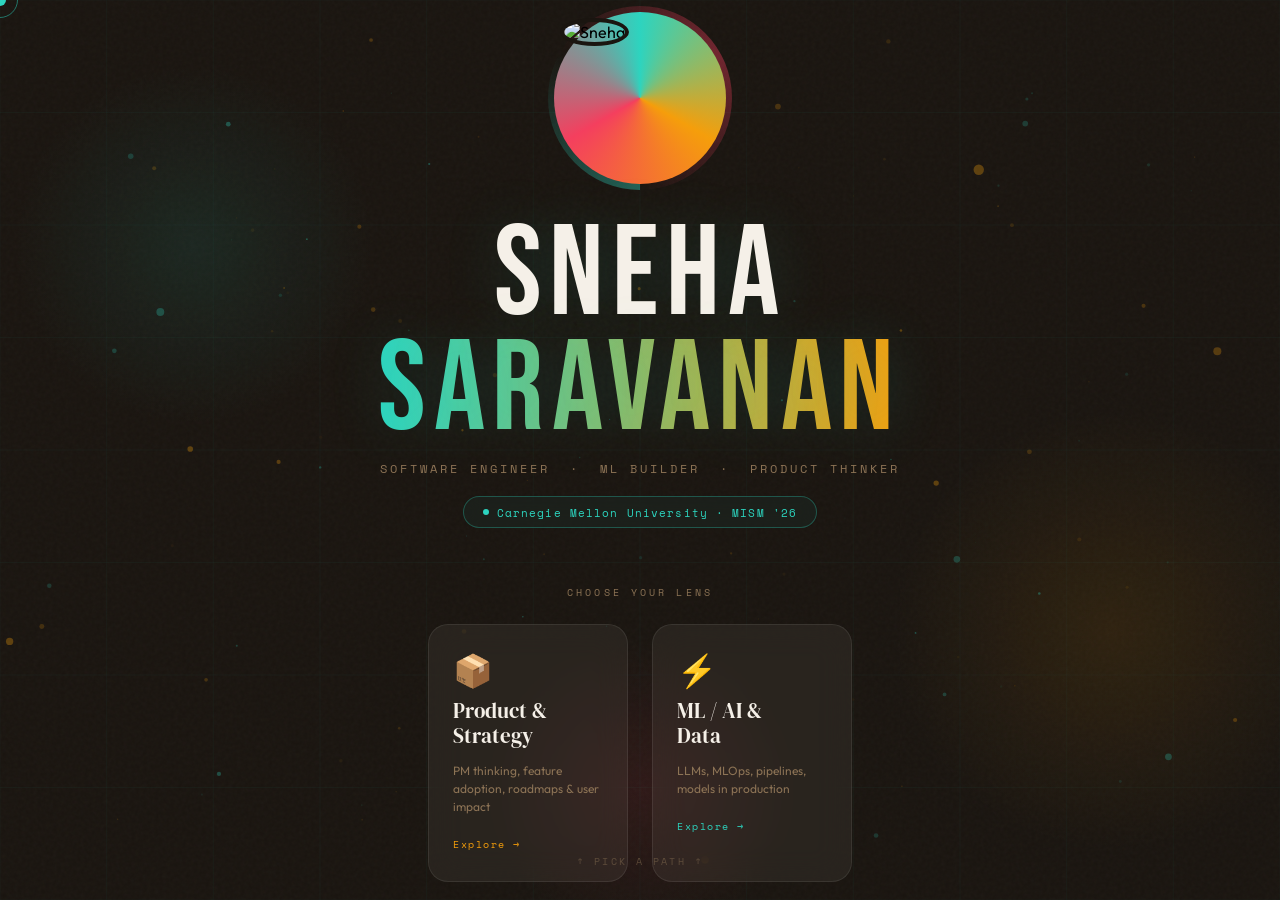
==== index.html @ 9f6266c5 "Initial commit of my portfolio and the related files" ====
<!DOCTYPE html>
<html lang="en">
<head>
  <meta charset="UTF-8" />
  <meta name="viewport" content="width=device-width, initial-scale=1.0" />
  <title>Sneha Saravanan</title>
  <link rel="preconnect" href="https://fonts.googleapis.com">
  <link href="https://fonts.googleapis.com/css2?family=Bebas+Neue&family=DM+Serif+Display:ital@0;1&family=Space+Mono:wght@400;700&family=Outfit:wght@300;400;500;600&display=swap" rel="stylesheet">
  <style>
    *, *::before, *::after { margin: 0; padding: 0; box-sizing: border-box; }

    :root {
      --cream: #F5F0E8;
      --ink: #1A1510;
      --warm-mid: #8C7355;
      --accent-teal: #2DD4BF;
      --accent-amber: #F59E0B;
      --accent-rose: #F43F5E;
      --glass: rgba(245,240,232,0.06);
    }

    html, body {
      width: 100%; height: 100%;
      overflow: hidden;
      background: var(--ink);
      font-family: 'Outfit', sans-serif;
      cursor: none;
    }

    /* === CUSTOM CURSOR === */
    .cursor {
      position: fixed; z-index: 9999;
      width: 12px; height: 12px;
      background: var(--accent-teal);
      border-radius: 50%;
      pointer-events: none;
      transition: transform 0.15s ease, background 0.2s;
      transform: translate(-50%, -50%);
    }
    .cursor-ring {
      position: fixed; z-index: 9998;
      width: 36px; height: 36px;
      border: 1.5px solid var(--accent-teal);
      border-radius: 50%;
      pointer-events: none;
      transition: transform 0.35s ease, width 0.2s, height 0.2s, border-color 0.2s;
      transform: translate(-50%, -50%);
      opacity: 0.5;
    }

    /* === CANVAS BG === */
    #bg-canvas {
      position: fixed;
      top: 0; left: 0;
      width: 100%; height: 100%;
      z-index: 0;
    }

    /* === NOISE OVERLAY === */
    .noise {
      position: fixed; inset: 0; z-index: 1;
      opacity: 0.03;
      background-image: url("data:image/svg+xml,%3Csvg viewBox='0 0 256 256' xmlns='http://www.w3.org/2000/svg'%3E%3Cfilter id='n'%3E%3CfeTurbulence type='fractalNoise' baseFrequency='0.9' numOctaves='4' stitchTiles='stitch'/%3E%3C/filter%3E%3Crect width='100%25' height='100%25' filter='url(%23n)'/%3E%3C/svg%3E");
      pointer-events: none;
    }

    /* === MAIN CONTAINER === */
    #landing {
      position: relative; z-index: 2;
      width: 100vw; height: 100vh;
      display: flex;
      flex-direction: column;
      align-items: center;
      justify-content: center;
      overflow: hidden;
    }

    /* === PHOTO ORB === */
    .photo-orb {
      position: relative;
      width: 160px; height: 160px;
      margin-bottom: 2.5rem;
      animation: float 6s ease-in-out infinite;
      opacity: 0;
      transform: translateY(30px);
      transition: opacity 0.8s 0.3s, transform 0.8s 0.3s;
    }
    .photo-orb.visible { opacity: 1; transform: translateY(0); }
    .photo-orb::before {
      content: '';
      position: absolute; inset: -6px;
      border-radius: 50%;
      background: conic-gradient(from 0deg, var(--accent-teal), var(--accent-amber), var(--accent-rose), var(--accent-teal));
      animation: spin 4s linear infinite;
      z-index: -1;
    }
    .photo-orb::after {
      content: '';
      position: absolute; inset: -12px;
      border-radius: 50%;
      background: conic-gradient(from 180deg, var(--accent-teal), transparent, var(--accent-rose), transparent);
      animation: spin 8s linear infinite reverse;
      opacity: 0.4;
      z-index: -2;
    }
    .photo-orb img {
      width: 100%; height: 100%;
      border-radius: 50%;
      object-fit: cover;
      border: 4px solid var(--ink);
      position: relative; z-index: 1;
    }
    /* Placeholder avatar when no photo */
    .avatar-placeholder {
      width: 100%; height: 100%;
      border-radius: 50%;
      background: linear-gradient(135deg, #2DD4BF22, #F59E0B22);
      border: 2px solid var(--accent-teal);
      display: flex; align-items: center; justify-content: center;
      font-family: 'Bebas Neue', sans-serif;
      font-size: 4rem;
      color: var(--accent-teal);
      position: relative; z-index: 1;
    }

    @keyframes float {
      0%, 100% { transform: translateY(0px); }
      50% { transform: translateY(-16px); }
    }
    @keyframes spin {
      to { transform: rotate(360deg); }
    }

    /* === TEXT BLOCK === */
    .hero-text {
      text-align: center;
      opacity: 0; transform: translateY(40px);
      transition: opacity 0.9s 0.5s, transform 0.9s 0.5s;
    }
    .hero-text.visible { opacity: 1; transform: translateY(0); }

    .hero-name {
      font-family: 'Bebas Neue', sans-serif;
      font-size: clamp(4rem, 10vw, 9rem);
      letter-spacing: 0.06em;
      line-height: 0.9;
      color: var(--cream);
      text-shadow: 0 0 60px rgba(45,212,191,0.15);
    }
    .hero-name span {
      display: block;
      background: linear-gradient(90deg, var(--accent-teal), var(--accent-amber));
      -webkit-background-clip: text;
      -webkit-text-fill-color: transparent;
      background-clip: text;
    }

    .hero-sub {
      font-family: 'Space Mono', monospace;
      font-size: 0.75rem;
      color: var(--warm-mid);
      letter-spacing: 0.25em;
      text-transform: uppercase;
      margin-top: 0.75rem;
    }

    .hero-college {
      display: inline-flex;
      align-items: center;
      gap: 0.5rem;
      margin-top: 1.2rem;
      padding: 0.4rem 1.2rem;
      border: 1px solid rgba(45,212,191,0.3);
      border-radius: 100px;
      background: rgba(45,212,191,0.05);
      backdrop-filter: blur(8px);
    }
    .hero-college .dot {
      width: 6px; height: 6px;
      border-radius: 50%;
      background: var(--accent-teal);
      animation: pulse 2s ease-in-out infinite;
    }
    @keyframes pulse {
      0%, 100% { opacity: 1; transform: scale(1); }
      50% { opacity: 0.4; transform: scale(0.7); }
    }
    .hero-college span {
      font-family: 'Space Mono', monospace;
      font-size: 0.7rem;
      color: var(--accent-teal);
      letter-spacing: 0.1em;
    }

    /* === CHOOSE PATH === */
    .choose-label {
      margin-top: 3.5rem;
      font-family: 'Space Mono', monospace;
      font-size: 0.65rem;
      letter-spacing: 0.3em;
      color: var(--warm-mid);
      text-transform: uppercase;
      opacity: 0;
      transition: opacity 0.8s 1.1s;
    }
    .choose-label.visible { opacity: 1; }

    .path-cards {
      display: flex;
      gap: 1.5rem;
      margin-top: 1.5rem;
      opacity: 0; transform: translateY(30px);
      transition: opacity 0.9s 1.2s, transform 0.9s 1.2s;
    }
    .path-cards.visible { opacity: 1; transform: translateY(0); }

    .path-card {
      position: relative;
      width: 200px;
      padding: 1.8rem 1.5rem;
      border: 1px solid rgba(255,255,255,0.08);
      border-radius: 20px;
      background: var(--glass);
      backdrop-filter: blur(16px);
      cursor: none;
      text-decoration: none;
      overflow: hidden;
      transition: transform 0.4s cubic-bezier(0.34,1.56,0.64,1), border-color 0.3s, box-shadow 0.4s;
      display: flex; flex-direction: column; align-items: flex-start; gap: 0.8rem;
    }
    .path-card::before {
      content: '';
      position: absolute; inset: 0;
      opacity: 0;
      transition: opacity 0.4s;
      border-radius: inherit;
    }
    .path-card:hover { transform: translateY(-8px) scale(1.03); }

    .path-card.product { --card-color: #F59E0B; }
    .path-card.ml { --card-color: #2DD4BF; }

    .path-card.product::before { background: radial-gradient(circle at 50% 100%, rgba(245,158,11,0.15), transparent 70%); }
    .path-card.ml::before { background: radial-gradient(circle at 50% 100%, rgba(45,212,191,0.15), transparent 70%); }

    .path-card:hover::before { opacity: 1; }
    .path-card.product:hover { border-color: rgba(245,158,11,0.5); box-shadow: 0 20px 60px rgba(245,158,11,0.15); }
    .path-card.ml:hover { border-color: rgba(45,212,191,0.4); box-shadow: 0 20px 60px rgba(45,212,191,0.15); }

    .card-icon {
      font-size: 2rem;
      line-height: 1;
    }
    .card-title {
      font-family: 'DM Serif Display', serif;
      font-size: 1.3rem;
      color: var(--cream);
      line-height: 1.2;
    }
    .card-desc {
      font-size: 0.75rem;
      color: var(--warm-mid);
      line-height: 1.5;
    }
    .card-arrow {
      margin-top: 0.5rem;
      font-family: 'Space Mono', monospace;
      font-size: 0.65rem;
      letter-spacing: 0.15em;
      color: var(--card-color);
      display: flex; align-items: center; gap: 0.4rem;
      transition: gap 0.3s;
    }
    .path-card:hover .card-arrow { gap: 0.7rem; }

    /* === SCROLL HINT === */
    .scroll-hint {
      position: fixed; bottom: 2rem; left: 50%;
      transform: translateX(-50%);
      font-family: 'Space Mono', monospace;
      font-size: 0.6rem;
      letter-spacing: 0.25em;
      color: rgba(140,115,85,0.5);
      text-transform: uppercase;
      animation: fadeUpDown 2s ease-in-out infinite;
      z-index: 10;
    }
    @keyframes fadeUpDown {
      0%, 100% { opacity: 0.3; transform: translateX(-50%) translateY(0); }
      50% { opacity: 0.7; transform: translateX(-50%) translateY(-6px); }
    }
  </style>
</head>
<body>

<div class="cursor" id="cursor"></div>
<div class="cursor-ring" id="cursor-ring"></div>
<canvas id="bg-canvas"></canvas>
<div class="noise"></div>

<section id="landing">
  <div class="photo-orb" id="orb">
    <img src="assets/photo.jpg" alt="Sneha" />
  </div>

  <div class="hero-text" id="hero-text">
    <div class="hero-name">
      Sneha<span>Saravanan</span>
    </div>
    <div class="hero-sub">Software Engineer &nbsp;·&nbsp; ML Builder &nbsp;·&nbsp; Product Thinker</div>
    <div class="hero-college">
      <div class="dot"></div>
      <span>Carnegie Mellon University · MISM '26</span>
    </div>
  </div>

  <div class="choose-label" id="choose-label">Choose your lens</div>

  <div class="path-cards" id="path-cards">
    <a href="product.html" class="path-card product">
      <div class="card-icon">📦</div>
      <div class="card-title">Product &<br/>Strategy</div>
      <div class="card-desc">PM thinking, feature adoption, roadmaps &amp; user impact</div>
      <div class="card-arrow">Explore → </div>
    </a>
    <a href="ml.html" class="path-card ml">
      <div class="card-icon">⚡</div>
      <div class="card-title">ML / AI &<br/>Data</div>
      <div class="card-desc">LLMs, MLOps, pipelines, models in production</div>
      <div class="card-arrow">Explore → </div>
    </a>
  </div>
</section>

<div class="scroll-hint">↑ pick a path ↑</div>

<script>
  // Cursor
  const cursor = document.getElementById('cursor');
  const ring = document.getElementById('cursor-ring');
  let mx = 0, my = 0, rx = 0, ry = 0;
  document.addEventListener('mousemove', e => {
    mx = e.clientX; my = e.clientY;
    cursor.style.left = mx + 'px'; cursor.style.top = my + 'px';
  });
  function animRing() {
    rx += (mx - rx) * 0.12; ry += (my - ry) * 0.12;
    ring.style.left = rx + 'px'; ring.style.top = ry + 'px';
    requestAnimationFrame(animRing);
  }
  animRing();
  document.querySelectorAll('a,.path-card').forEach(el => {
    el.addEventListener('mouseenter', () => { cursor.style.transform = 'translate(-50%,-50%) scale(2)'; ring.style.width = '60px'; ring.style.height = '60px'; });
    el.addEventListener('mouseleave', () => { cursor.style.transform = 'translate(-50%,-50%) scale(1)'; ring.style.width = '36px'; ring.style.height = '36px'; });
  });

  // Canvas particle field
  const canvas = document.getElementById('bg-canvas');
  const ctx = canvas.getContext('2d');
  let W, H, particles = [];

  function resize() { W = canvas.width = window.innerWidth; H = canvas.height = window.innerHeight; }
  resize();
  window.addEventListener('resize', resize);

  class Particle {
    constructor() { this.reset(); }
    reset() {
      this.x = Math.random() * W;
      this.y = Math.random() * H;
      this.z = Math.random() * 1200 + 200;
      this.vz = -(Math.random() * 0.5 + 0.3);
      this.color = Math.random() > 0.5 ? '#2DD4BF' : '#F59E0B';
      this.size = Math.random() * 2 + 0.5;
    }
    update() {
      this.z += this.vz;
      if (this.z < 1) this.reset();
    }
    draw() {
      const scale = 800 / this.z;
      const px = (this.x - W / 2) * scale + W / 2;
      const py = (this.y - H / 2) * scale + H / 2;
      const alpha = Math.min(1, (1200 - this.z) / 800);
      const s = this.size * scale;
      ctx.beginPath();
      ctx.arc(px, py, Math.max(0.1, s), 0, Math.PI * 2);
      ctx.fillStyle = this.color + Math.floor(alpha * 80).toString(16).padStart(2, '0');
      ctx.fill();
    }
  }

  for (let i = 0; i < 220; i++) particles.push(new Particle());

  // Grid lines
  function drawGrid() {
    ctx.strokeStyle = 'rgba(45,212,191,0.03)';
    ctx.lineWidth = 1;
    const cols = 12, rows = 8;
    for (let i = 0; i <= cols; i++) {
      const x = (W / cols) * i;
      ctx.beginPath(); ctx.moveTo(x, 0); ctx.lineTo(x, H); ctx.stroke();
    }
    for (let i = 0; i <= rows; i++) {
      const y = (H / rows) * i;
      ctx.beginPath(); ctx.moveTo(0, y); ctx.lineTo(W, y); ctx.stroke();
    }
  }

  let mouseX = W/2, mouseY = H/2;
  document.addEventListener('mousemove', e => { mouseX = e.clientX; mouseY = e.clientY; });

  // Floating orbs on canvas
  const orbs = [
    { x: 0.15, y: 0.25, r: 180, color: '#2DD4BF', phase: 0 },
    { x: 0.85, y: 0.7, r: 220, color: '#F59E0B', phase: 1.5 },
    { x: 0.5, y: 0.9, r: 150, color: '#F43F5E', phase: 3 },
  ];

  let t = 0;
  function draw() {
    ctx.clearRect(0, 0, W, H);
    drawGrid();

    // Parallax orbs
    const ox = (mouseX / W - 0.5) * 30;
    const oy = (mouseY / H - 0.5) * 30;
    orbs.forEach(orb => {
      const cx = orb.x * W + ox * 0.3 + Math.sin(t * 0.4 + orb.phase) * 25;
      const cy = orb.y * H + oy * 0.3 + Math.cos(t * 0.3 + orb.phase) * 20;
      const g = ctx.createRadialGradient(cx, cy, 0, cx, cy, orb.r);
      g.addColorStop(0, orb.color + '18');
      g.addColorStop(1, orb.color + '00');
      ctx.fillStyle = g;
      ctx.beginPath(); ctx.arc(cx, cy, orb.r, 0, Math.PI * 2); ctx.fill();
    });

    particles.forEach(p => { p.update(); p.draw(); });
    t += 0.01;
    requestAnimationFrame(draw);
  }
  draw();

  // Entrance animations
  setTimeout(() => {
    document.getElementById('orb').classList.add('visible');
    document.getElementById('hero-text').classList.add('visible');
    document.getElementById('choose-label').classList.add('visible');
    document.getElementById('path-cards').classList.add('visible');
  }, 200);
</script>
</body>
</html>
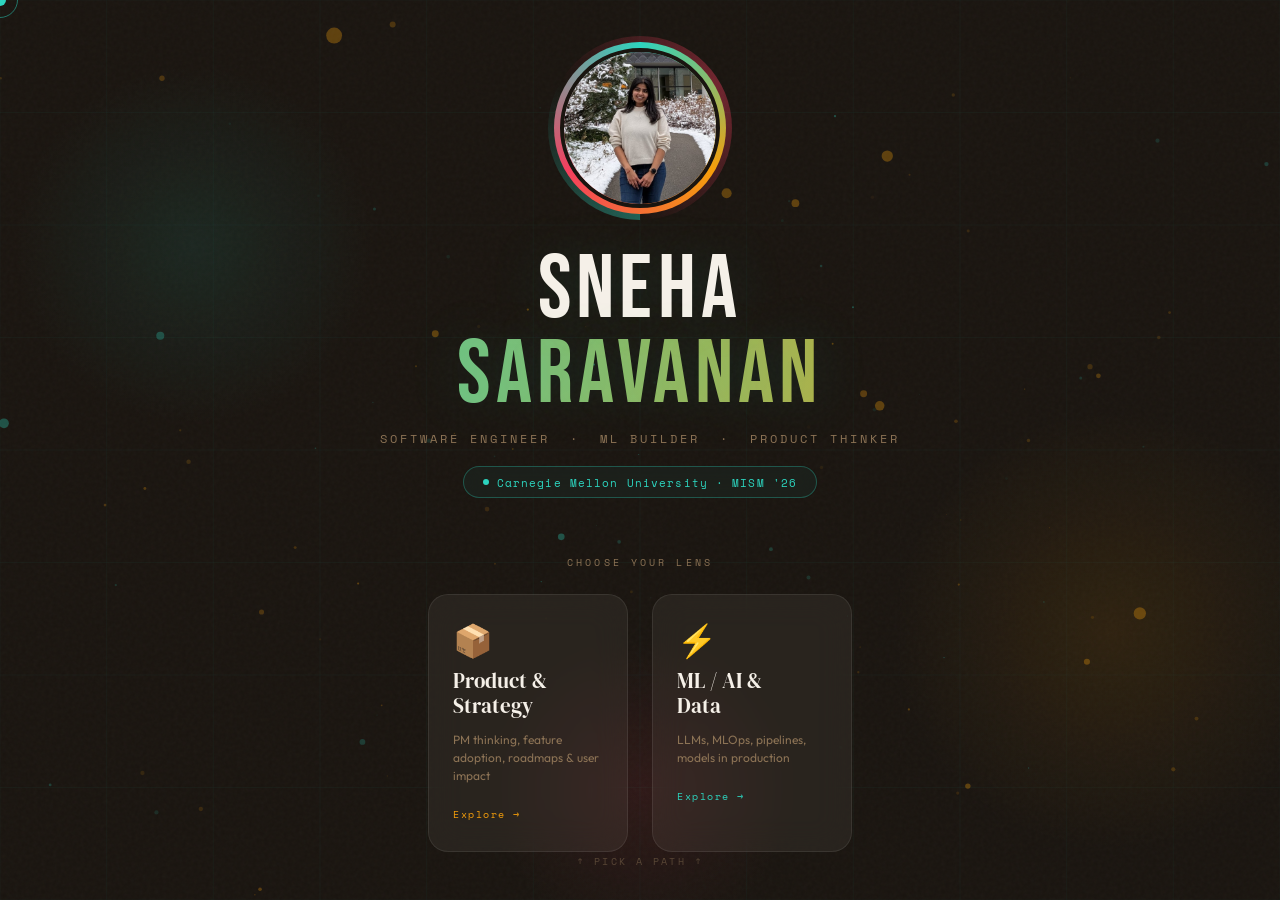
==== commit ca5e9958: "Update index.html content" ====
--- a/index.html
+++ b/index.html
@@ -81,6 +81,7 @@
       width: 160px; height: 160px;
       margin-bottom: 2.5rem;
       animation: float 6s ease-in-out infinite;
+      isolation: isolate;
       opacity: 0;
       transform: translateY(30px);
       transition: opacity 0.8s 0.3s, transform 0.8s 0.3s;
@@ -114,13 +115,14 @@
     .avatar-placeholder {
       width: 100%; height: 100%;
       border-radius: 50%;
-      background: linear-gradient(135deg, #2DD4BF22, #F59E0B22);
-      border: 2px solid var(--accent-teal);
+      background: #1A1510;
+      border: 3px solid var(--accent-teal);
       display: flex; align-items: center; justify-content: center;
       font-family: 'Bebas Neue', sans-serif;
       font-size: 4rem;
       color: var(--accent-teal);
-      position: relative; z-index: 1;
+      position: relative; z-index: 2;
+      box-shadow: inset 0 0 30px rgba(45,212,191,0.08);
     }
 
     @keyframes float {
@@ -134,6 +136,8 @@
     /* === TEXT BLOCK === */
     .hero-text {
       text-align: center;
+      width: 100%;
+      padding: 0 2rem;
       opacity: 0; transform: translateY(40px);
       transition: opacity 0.9s 0.5s, transform 0.9s 0.5s;
     }
@@ -141,9 +145,10 @@
 
     .hero-name {
       font-family: 'Bebas Neue', sans-serif;
-      font-size: clamp(4rem, 10vw, 9rem);
+      font-size: clamp(2.8rem, 7vw, 6.5rem);
+      white-space: nowrap;
       letter-spacing: 0.06em;
-      line-height: 0.9;
+      line-height: 0.95;
       color: var(--cream);
       text-shadow: 0 0 60px rgba(45,212,191,0.15);
     }
@@ -300,7 +305,7 @@
 
 <section id="landing">
   <div class="photo-orb" id="orb">
-    <img src="assets/photo.jpg" alt="Sneha" />
+    <img src="assets/photo.jpeg" alt="Sneha Saravanan" />
   </div>
 
   <div class="hero-text" id="hero-text">
@@ -450,4 +455,4 @@
   }, 200);
 </script>
 </body>
-</html>
+</html>
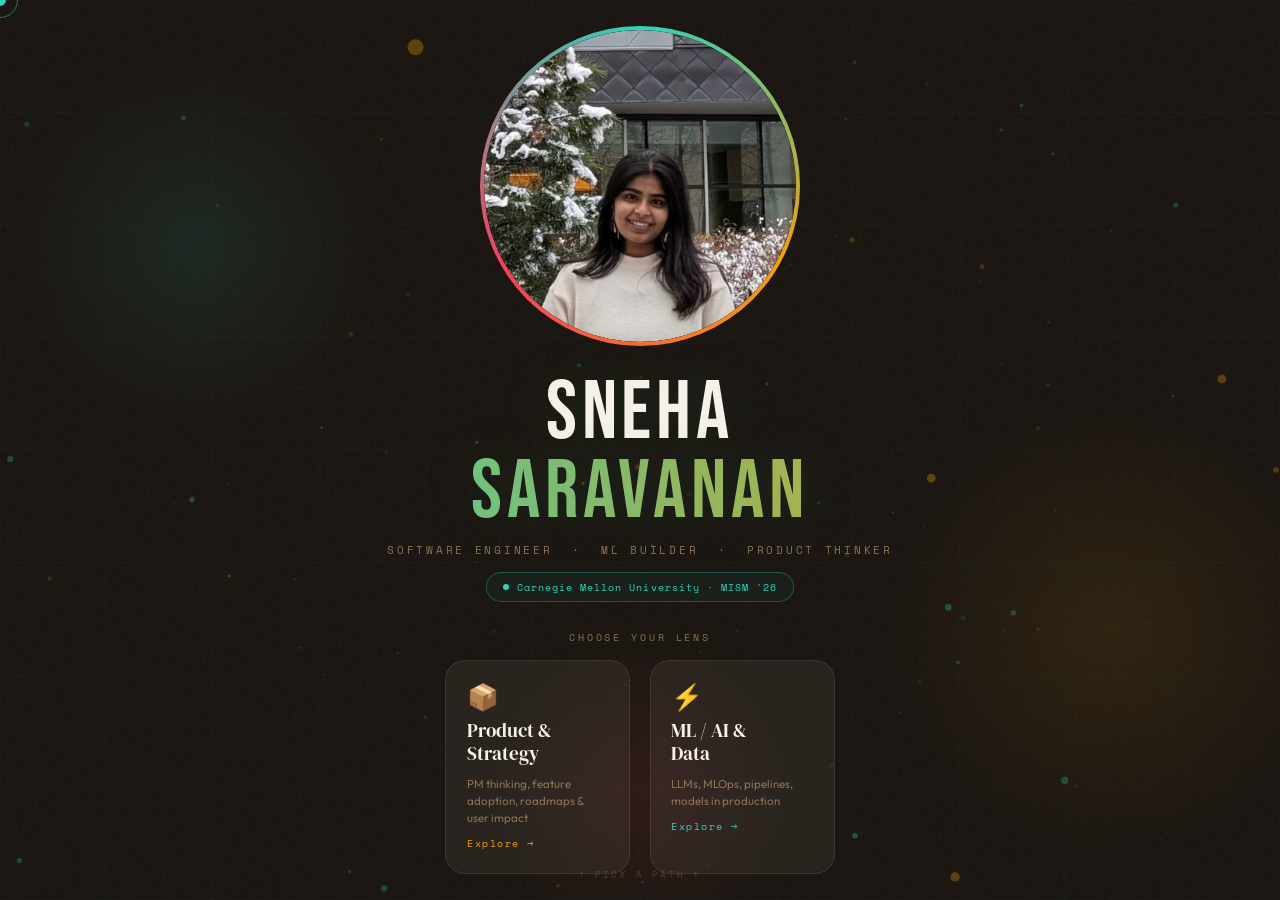
==== commit 4ab9a231: "Update index.html content again" ====
--- a/index.html
+++ b/index.html
@@ -27,7 +27,6 @@
       cursor: none;
     }
 
-    /* === CUSTOM CURSOR === */
     .cursor {
       position: fixed; z-index: 9999;
       width: 12px; height: 12px;
@@ -48,15 +47,12 @@
       opacity: 0.5;
     }
 
-    /* === CANVAS BG === */
     #bg-canvas {
-      position: fixed;
-      top: 0; left: 0;
+      position: fixed; top: 0; left: 0;
       width: 100%; height: 100%;
       z-index: 0;
     }
 
-    /* === NOISE OVERLAY === */
     .noise {
       position: fixed; inset: 0; z-index: 1;
       opacity: 0.03;
@@ -64,7 +60,6 @@
       pointer-events: none;
     }
 
-    /* === MAIN CONTAINER === */
     #landing {
       position: relative; z-index: 2;
       width: 100vw; height: 100vh;
@@ -72,72 +67,60 @@
       flex-direction: column;
       align-items: center;
       justify-content: center;
+      gap: 0;
+      padding: 1rem;
       overflow: hidden;
     }
 
-    /* === PHOTO ORB === */
-    .photo-orb {
-      position: relative;
-      width: 160px; height: 160px;
-      margin-bottom: 2.5rem;
-      animation: float 6s ease-in-out infinite;
-      isolation: isolate;
+    /* === PHOTO === */
+    .photo-wrap {
+      width: 320px; height: 320px;
+      border-radius: 50%;
+      padding: 4px;
+      background: conic-gradient(from 0deg, var(--accent-teal), var(--accent-amber), var(--accent-rose), var(--accent-teal));
+      animation: spin 6s linear infinite, float 5s ease-in-out infinite;
+      flex-shrink: 0;
+      margin-bottom: 1.8rem;
       opacity: 0;
       transform: translateY(30px);
       transition: opacity 0.8s 0.3s, transform 0.8s 0.3s;
     }
-    .photo-orb.visible { opacity: 1; transform: translateY(0); }
-    .photo-orb::before {
-      content: '';
-      position: absolute; inset: -6px;
-      border-radius: 50%;
-      background: conic-gradient(from 0deg, var(--accent-teal), var(--accent-amber), var(--accent-rose), var(--accent-teal));
-      animation: spin 4s linear infinite;
-      z-index: -1;
-    }
-    .photo-orb::after {
-      content: '';
-      position: absolute; inset: -12px;
-      border-radius: 50%;
-      background: conic-gradient(from 180deg, var(--accent-teal), transparent, var(--accent-rose), transparent);
-      animation: spin 8s linear infinite reverse;
-      opacity: 0.4;
-      z-index: -2;
-    }
-    .photo-orb img {
+    .photo-wrap.visible { opacity: 1; transform: translateY(0); }
+
+    .photo-inner {
       width: 100%; height: 100%;
       border-radius: 50%;
+      overflow: hidden;
+      background: var(--ink);
+      display: flex; align-items: center; justify-content: center;
+    }
+
+    .photo-inner img {
+      width: 100%; height: 100%;
       object-fit: cover;
-      border: 4px solid var(--ink);
-      position: relative; z-index: 1;
-    }
-    /* Placeholder avatar when no photo */
-    .avatar-placeholder {
-      width: 100%; height: 100%;
+      object-position: center 15%;
+      display: block;
       border-radius: 50%;
-      background: #1A1510;
-      border: 3px solid var(--accent-teal);
-      display: flex; align-items: center; justify-content: center;
+    }
+
+    .photo-inner .initials {
       font-family: 'Bebas Neue', sans-serif;
-      font-size: 4rem;
+      font-size: 6rem;
       color: var(--accent-teal);
-      position: relative; z-index: 2;
-      box-shadow: inset 0 0 30px rgba(45,212,191,0.08);
+      line-height: 1;
+      user-select: none;
     }
 
     @keyframes float {
       0%, 100% { transform: translateY(0px); }
-      50% { transform: translateY(-16px); }
-    }
-    @keyframes spin {
-      to { transform: rotate(360deg); }
-    }
-
-    /* === TEXT BLOCK === */
+      50% { transform: translateY(-14px); }
+    }
+    @keyframes spin { to { transform: rotate(360deg); } }
+
+    /* === HERO TEXT === */
     .hero-text {
       text-align: center;
       width: 100%;
-      padding: 0 2rem;
       opacity: 0; transform: translateY(40px);
       transition: opacity 0.9s 0.5s, transform 0.9s 0.5s;
     }
@@ -145,12 +128,12 @@
 
     .hero-name {
       font-family: 'Bebas Neue', sans-serif;
-      font-size: clamp(2.8rem, 7vw, 6.5rem);
-      white-space: nowrap;
+      font-size: clamp(2.5rem, 6.5vw, 6rem);
       letter-spacing: 0.06em;
       line-height: 0.95;
       color: var(--cream);
       text-shadow: 0 0 60px rgba(45,212,191,0.15);
+      white-space: nowrap;
     }
     .hero-name span {
       display: block;
@@ -162,29 +145,29 @@
 
     .hero-sub {
       font-family: 'Space Mono', monospace;
-      font-size: 0.75rem;
+      font-size: 0.68rem;
       color: var(--warm-mid);
       letter-spacing: 0.25em;
       text-transform: uppercase;
-      margin-top: 0.75rem;
+      margin-top: 0.6rem;
     }
 
     .hero-college {
       display: inline-flex;
       align-items: center;
       gap: 0.5rem;
-      margin-top: 1.2rem;
-      padding: 0.4rem 1.2rem;
+      margin-top: 0.9rem;
+      padding: 0.35rem 1rem;
       border: 1px solid rgba(45,212,191,0.3);
       border-radius: 100px;
       background: rgba(45,212,191,0.05);
       backdrop-filter: blur(8px);
     }
     .hero-college .dot {
-      width: 6px; height: 6px;
-      border-radius: 50%;
+      width: 6px; height: 6px; border-radius: 50%;
       background: var(--accent-teal);
       animation: pulse 2s ease-in-out infinite;
+      flex-shrink: 0;
     }
     @keyframes pulse {
       0%, 100% { opacity: 1; transform: scale(1); }
@@ -192,16 +175,16 @@
     }
     .hero-college span {
       font-family: 'Space Mono', monospace;
-      font-size: 0.7rem;
+      font-size: 0.65rem;
       color: var(--accent-teal);
       letter-spacing: 0.1em;
     }
 
     /* === CHOOSE PATH === */
     .choose-label {
-      margin-top: 3.5rem;
+      margin-top: 1.8rem;
       font-family: 'Space Mono', monospace;
-      font-size: 0.65rem;
+      font-size: 0.6rem;
       letter-spacing: 0.3em;
       color: var(--warm-mid);
       text-transform: uppercase;
@@ -212,8 +195,8 @@
 
     .path-cards {
       display: flex;
-      gap: 1.5rem;
-      margin-top: 1.5rem;
+      gap: 1.2rem;
+      margin-top: 1rem;
       opacity: 0; transform: translateY(30px);
       transition: opacity 0.9s 1.2s, transform 0.9s 1.2s;
     }
@@ -221,8 +204,8 @@
 
     .path-card {
       position: relative;
-      width: 200px;
-      padding: 1.8rem 1.5rem;
+      width: 185px;
+      padding: 1.4rem 1.3rem;
       border: 1px solid rgba(255,255,255,0.08);
       border-radius: 20px;
       background: var(--glass);
@@ -231,68 +214,61 @@
       text-decoration: none;
       overflow: hidden;
       transition: transform 0.4s cubic-bezier(0.34,1.56,0.64,1), border-color 0.3s, box-shadow 0.4s;
-      display: flex; flex-direction: column; align-items: flex-start; gap: 0.8rem;
+      display: flex; flex-direction: column; align-items: flex-start; gap: 0.6rem;
     }
     .path-card::before {
       content: '';
       position: absolute; inset: 0;
-      opacity: 0;
-      transition: opacity 0.4s;
+      opacity: 0; transition: opacity 0.4s;
       border-radius: inherit;
     }
     .path-card:hover { transform: translateY(-8px) scale(1.03); }
-
     .path-card.product { --card-color: #F59E0B; }
-    .path-card.ml { --card-color: #2DD4BF; }
-
+    .path-card.ml     { --card-color: #2DD4BF; }
     .path-card.product::before { background: radial-gradient(circle at 50% 100%, rgba(245,158,11,0.15), transparent 70%); }
-    .path-card.ml::before { background: radial-gradient(circle at 50% 100%, rgba(45,212,191,0.15), transparent 70%); }
-
+    .path-card.ml::before      { background: radial-gradient(circle at 50% 100%, rgba(45,212,191,0.15), transparent 70%); }
     .path-card:hover::before { opacity: 1; }
     .path-card.product:hover { border-color: rgba(245,158,11,0.5); box-shadow: 0 20px 60px rgba(245,158,11,0.15); }
-    .path-card.ml:hover { border-color: rgba(45,212,191,0.4); box-shadow: 0 20px 60px rgba(45,212,191,0.15); }
-
-    .card-icon {
-      font-size: 2rem;
-      line-height: 1;
-    }
+    .path-card.ml:hover      { border-color: rgba(45,212,191,0.4); box-shadow: 0 20px 60px rgba(45,212,191,0.15); }
+
+    .card-icon { font-size: 1.6rem; line-height: 1; }
     .card-title {
       font-family: 'DM Serif Display', serif;
-      font-size: 1.3rem;
-      color: var(--cream);
-      line-height: 1.2;
-    }
-    .card-desc {
-      font-size: 0.75rem;
-      color: var(--warm-mid);
-      line-height: 1.5;
-    }
+      font-size: 1.2rem; color: var(--cream); line-height: 1.2;
+    }
+    .card-desc  { font-size: 0.72rem; color: var(--warm-mid); line-height: 1.5; }
     .card-arrow {
-      margin-top: 0.5rem;
       font-family: 'Space Mono', monospace;
-      font-size: 0.65rem;
-      letter-spacing: 0.15em;
+      font-size: 0.62rem; letter-spacing: 0.15em;
       color: var(--card-color);
       display: flex; align-items: center; gap: 0.4rem;
       transition: gap 0.3s;
     }
     .path-card:hover .card-arrow { gap: 0.7rem; }
 
-    /* === SCROLL HINT === */
     .scroll-hint {
-      position: fixed; bottom: 2rem; left: 50%;
+      position: fixed; bottom: 1.2rem; left: 50%;
       transform: translateX(-50%);
       font-family: 'Space Mono', monospace;
-      font-size: 0.6rem;
-      letter-spacing: 0.25em;
-      color: rgba(140,115,85,0.5);
+      font-size: 0.55rem; letter-spacing: 0.25em;
+      color: rgba(140,115,85,0.4);
       text-transform: uppercase;
       animation: fadeUpDown 2s ease-in-out infinite;
       z-index: 10;
     }
     @keyframes fadeUpDown {
       0%, 100% { opacity: 0.3; transform: translateX(-50%) translateY(0); }
-      50% { opacity: 0.7; transform: translateX(-50%) translateY(-6px); }
+      50%       { opacity: 0.7; transform: translateX(-50%) translateY(-5px); }
+    }
+
+    /* Small screen safety */
+    @media (max-height: 750px) {
+      .photo-wrap { width: 200px; height: 200px; margin-bottom: 1rem; }
+      .photo-inner .initials { font-size: 4rem; }
+      .hero-name { font-size: clamp(2rem, 6vw, 5rem); }
+      .choose-label { margin-top: 1rem; }
+      .path-cards { margin-top: 0.7rem; }
+      .path-card { padding: 1rem 1.1rem; }
     }
   </style>
 </head>
@@ -304,8 +280,11 @@
 <div class="noise"></div>
 
 <section id="landing">
-  <div class="photo-orb" id="orb">
-    <img src="assets/photo.jpeg" alt="Sneha Saravanan" />
+
+  <div class="photo-wrap" id="orb">
+    <div class="photo-inner">
+      <img src="[data-uri]" alt="Sneha Saravanan" />
+    </div>
   </div>
 
   <div class="hero-text" id="hero-text">
@@ -326,44 +305,45 @@
       <div class="card-icon">📦</div>
       <div class="card-title">Product &<br/>Strategy</div>
       <div class="card-desc">PM thinking, feature adoption, roadmaps &amp; user impact</div>
-      <div class="card-arrow">Explore → </div>
+      <div class="card-arrow">Explore →</div>
     </a>
     <a href="ml.html" class="path-card ml">
       <div class="card-icon">⚡</div>
       <div class="card-title">ML / AI &<br/>Data</div>
       <div class="card-desc">LLMs, MLOps, pipelines, models in production</div>
-      <div class="card-arrow">Explore → </div>
+      <div class="card-arrow">Explore →</div>
     </a>
   </div>
+
 </section>
 
 <div class="scroll-hint">↑ pick a path ↑</div>
 
 <script>
-  // Cursor
+
+
+  // ── CURSOR ─────────────────────────────────────────────────────
   const cursor = document.getElementById('cursor');
-  const ring = document.getElementById('cursor-ring');
+  const ring   = document.getElementById('cursor-ring');
   let mx = 0, my = 0, rx = 0, ry = 0;
   document.addEventListener('mousemove', e => {
     mx = e.clientX; my = e.clientY;
     cursor.style.left = mx + 'px'; cursor.style.top = my + 'px';
   });
-  function animRing() {
+  (function animRing() {
     rx += (mx - rx) * 0.12; ry += (my - ry) * 0.12;
     ring.style.left = rx + 'px'; ring.style.top = ry + 'px';
     requestAnimationFrame(animRing);
-  }
-  animRing();
-  document.querySelectorAll('a,.path-card').forEach(el => {
+  })();
+  document.querySelectorAll('a, .path-card').forEach(el => {
     el.addEventListener('mouseenter', () => { cursor.style.transform = 'translate(-50%,-50%) scale(2)'; ring.style.width = '60px'; ring.style.height = '60px'; });
     el.addEventListener('mouseleave', () => { cursor.style.transform = 'translate(-50%,-50%) scale(1)'; ring.style.width = '36px'; ring.style.height = '36px'; });
   });
 
-  // Canvas particle field
+  // ── CANVAS ─────────────────────────────────────────────────────
   const canvas = document.getElementById('bg-canvas');
-  const ctx = canvas.getContext('2d');
-  let W, H, particles = [];
-
+  const ctx    = canvas.getContext('2d');
+  let W, H;
   function resize() { W = canvas.width = window.innerWidth; H = canvas.height = window.innerHeight; }
   resize();
   window.addEventListener('resize', resize);
@@ -371,82 +351,58 @@
   class Particle {
     constructor() { this.reset(); }
     reset() {
-      this.x = Math.random() * W;
-      this.y = Math.random() * H;
+      this.x = Math.random() * W; this.y = Math.random() * H;
       this.z = Math.random() * 1200 + 200;
       this.vz = -(Math.random() * 0.5 + 0.3);
       this.color = Math.random() > 0.5 ? '#2DD4BF' : '#F59E0B';
-      this.size = Math.random() * 2 + 0.5;
-    }
-    update() {
-      this.z += this.vz;
-      if (this.z < 1) this.reset();
-    }
+      this.size  = Math.random() * 2 + 0.5;
+    }
+    update() { this.z += this.vz; if (this.z < 1) this.reset(); }
     draw() {
-      const scale = 800 / this.z;
-      const px = (this.x - W / 2) * scale + W / 2;
-      const py = (this.y - H / 2) * scale + H / 2;
-      const alpha = Math.min(1, (1200 - this.z) / 800);
-      const s = this.size * scale;
+      const sc = 800 / this.z;
+      const px = (this.x - W/2)*sc + W/2, py = (this.y - H/2)*sc + H/2;
+      const a  = Math.min(1, (1200-this.z)/800);
       ctx.beginPath();
-      ctx.arc(px, py, Math.max(0.1, s), 0, Math.PI * 2);
-      ctx.fillStyle = this.color + Math.floor(alpha * 80).toString(16).padStart(2, '0');
+      ctx.arc(px, py, Math.max(0.1, this.size*sc), 0, Math.PI*2);
+      ctx.fillStyle = this.color + Math.floor(a*80).toString(16).padStart(2,'0');
       ctx.fill();
     }
   }
-
-  for (let i = 0; i < 220; i++) particles.push(new Particle());
-
-  // Grid lines
+  const particles = Array.from({length:220}, () => new Particle());
+
   function drawGrid() {
-    ctx.strokeStyle = 'rgba(45,212,191,0.03)';
-    ctx.lineWidth = 1;
-    const cols = 12, rows = 8;
-    for (let i = 0; i <= cols; i++) {
-      const x = (W / cols) * i;
-      ctx.beginPath(); ctx.moveTo(x, 0); ctx.lineTo(x, H); ctx.stroke();
-    }
-    for (let i = 0; i <= rows; i++) {
-      const y = (H / rows) * i;
-      ctx.beginPath(); ctx.moveTo(0, y); ctx.lineTo(W, y); ctx.stroke();
-    }
+    ctx.strokeStyle = 'rgba(45,212,191,0.03)'; ctx.lineWidth = 1;
+    for (let i=0; i<=12; i++) { const x=(W/12)*i; ctx.beginPath(); ctx.moveTo(x,0); ctx.lineTo(x,H); ctx.stroke(); }
+    for (let i=0; i<=8;  i++) { const y=(H/8)*i;  ctx.beginPath(); ctx.moveTo(0,y); ctx.lineTo(W,y); ctx.stroke(); }
   }
 
   let mouseX = W/2, mouseY = H/2;
   document.addEventListener('mousemove', e => { mouseX = e.clientX; mouseY = e.clientY; });
 
-  // Floating orbs on canvas
   const orbs = [
-    { x: 0.15, y: 0.25, r: 180, color: '#2DD4BF', phase: 0 },
-    { x: 0.85, y: 0.7, r: 220, color: '#F59E0B', phase: 1.5 },
-    { x: 0.5, y: 0.9, r: 150, color: '#F43F5E', phase: 3 },
+    { x:0.15, y:0.25, r:180, color:'#2DD4BF', phase:0 },
+    { x:0.85, y:0.7,  r:220, color:'#F59E0B', phase:1.5 },
+    { x:0.5,  y:0.9,  r:150, color:'#F43F5E', phase:3 },
   ];
-
   let t = 0;
   function draw() {
-    ctx.clearRect(0, 0, W, H);
+    ctx.clearRect(0,0,W,H);
     drawGrid();
-
-    // Parallax orbs
-    const ox = (mouseX / W - 0.5) * 30;
-    const oy = (mouseY / H - 0.5) * 30;
-    orbs.forEach(orb => {
-      const cx = orb.x * W + ox * 0.3 + Math.sin(t * 0.4 + orb.phase) * 25;
-      const cy = orb.y * H + oy * 0.3 + Math.cos(t * 0.3 + orb.phase) * 20;
-      const g = ctx.createRadialGradient(cx, cy, 0, cx, cy, orb.r);
-      g.addColorStop(0, orb.color + '18');
-      g.addColorStop(1, orb.color + '00');
-      ctx.fillStyle = g;
-      ctx.beginPath(); ctx.arc(cx, cy, orb.r, 0, Math.PI * 2); ctx.fill();
+    const ox = (mouseX/W - 0.5)*30, oy = (mouseY/H - 0.5)*30;
+    orbs.forEach(o => {
+      const cx = o.x*W + ox*0.3 + Math.sin(t*0.4+o.phase)*25;
+      const cy = o.y*H + oy*0.3 + Math.cos(t*0.3+o.phase)*20;
+      const g  = ctx.createRadialGradient(cx,cy,0,cx,cy,o.r);
+      g.addColorStop(0, o.color+'18'); g.addColorStop(1, o.color+'00');
+      ctx.fillStyle = g; ctx.beginPath(); ctx.arc(cx,cy,o.r,0,Math.PI*2); ctx.fill();
     });
-
     particles.forEach(p => { p.update(); p.draw(); });
     t += 0.01;
     requestAnimationFrame(draw);
   }
   draw();
 
-  // Entrance animations
+  // ── ENTRANCE ───────────────────────────────────────────────────
   setTimeout(() => {
     document.getElementById('orb').classList.add('visible');
     document.getElementById('hero-text').classList.add('visible');
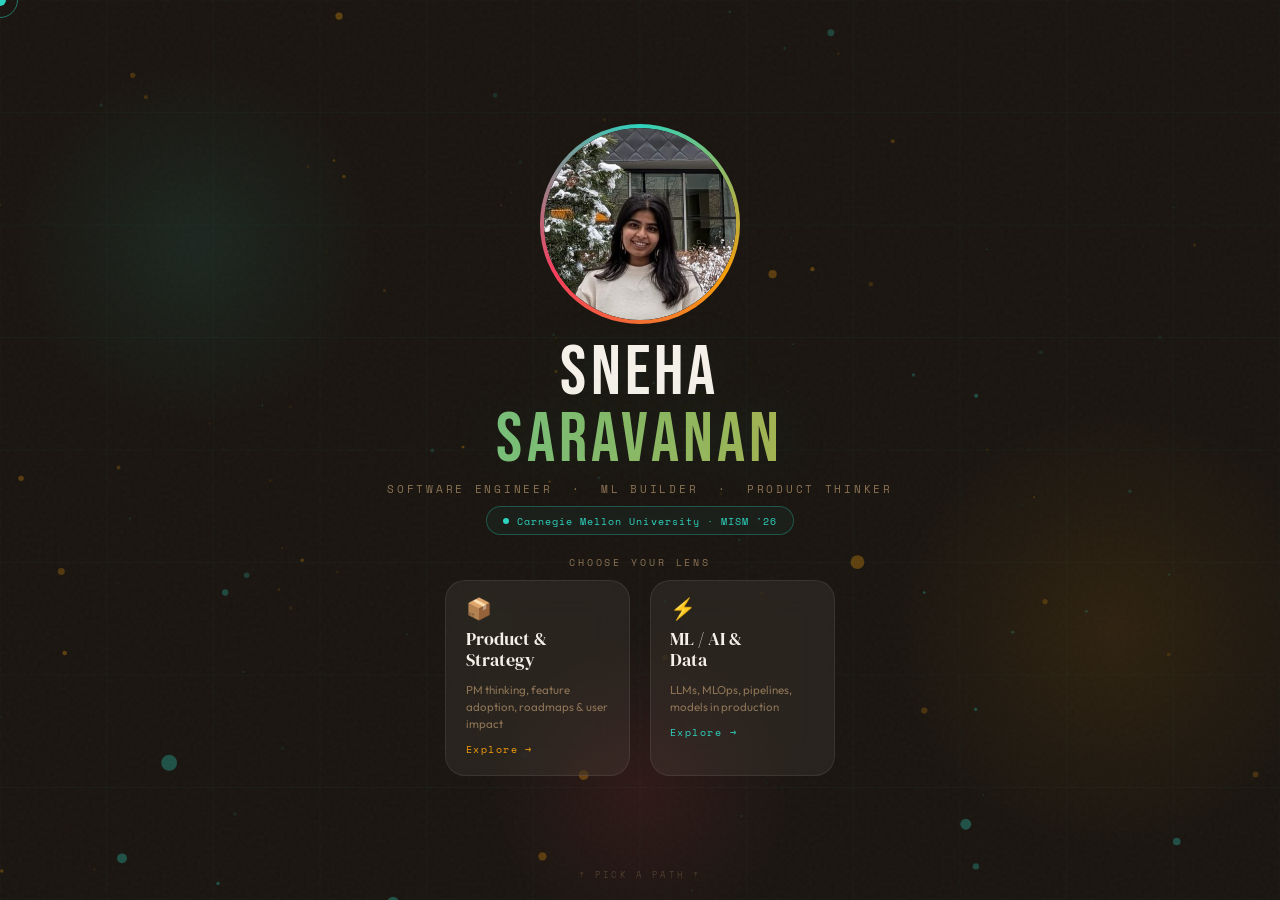
==== commit 2edbe60c: "Update index.html, ml and product contents" ====
--- a/index.html
+++ b/index.html
@@ -74,13 +74,13 @@
 
     /* === PHOTO === */
     .photo-wrap {
-      width: 320px; height: 320px;
+      width: 200px; height: 200px;
       border-radius: 50%;
       padding: 4px;
       background: conic-gradient(from 0deg, var(--accent-teal), var(--accent-amber), var(--accent-rose), var(--accent-teal));
       animation: spin 6s linear infinite, float 5s ease-in-out infinite;
       flex-shrink: 0;
-      margin-bottom: 1.8rem;
+      margin-bottom: 1rem;
       opacity: 0;
       transform: translateY(30px);
       transition: opacity 0.8s 0.3s, transform 0.8s 0.3s;
@@ -105,7 +105,7 @@
 
     .photo-inner .initials {
       font-family: 'Bebas Neue', sans-serif;
-      font-size: 6rem;
+      font-size: 3.5rem;
       color: var(--accent-teal);
       line-height: 1;
       user-select: none;
@@ -128,7 +128,7 @@
 
     .hero-name {
       font-family: 'Bebas Neue', sans-serif;
-      font-size: clamp(2.5rem, 6.5vw, 6rem);
+      font-size: clamp(2.2rem, 5.5vw, 5rem);
       letter-spacing: 0.06em;
       line-height: 0.95;
       color: var(--cream);
@@ -149,14 +149,14 @@
       color: var(--warm-mid);
       letter-spacing: 0.25em;
       text-transform: uppercase;
-      margin-top: 0.6rem;
+      margin-top: 0.4rem;
     }
 
     .hero-college {
       display: inline-flex;
       align-items: center;
       gap: 0.5rem;
-      margin-top: 0.9rem;
+      margin-top: 0.6rem;
       padding: 0.35rem 1rem;
       border: 1px solid rgba(45,212,191,0.3);
       border-radius: 100px;
@@ -182,7 +182,7 @@
 
     /* === CHOOSE PATH === */
     .choose-label {
-      margin-top: 1.8rem;
+      margin-top: 1.2rem;
       font-family: 'Space Mono', monospace;
       font-size: 0.6rem;
       letter-spacing: 0.3em;
@@ -196,7 +196,7 @@
     .path-cards {
       display: flex;
       gap: 1.2rem;
-      margin-top: 1rem;
+      margin-top: 0.7rem;
       opacity: 0; transform: translateY(30px);
       transition: opacity 0.9s 1.2s, transform 0.9s 1.2s;
     }
@@ -205,7 +205,7 @@
     .path-card {
       position: relative;
       width: 185px;
-      padding: 1.4rem 1.3rem;
+      padding: 1.1rem 1.2rem;
       border: 1px solid rgba(255,255,255,0.08);
       border-radius: 20px;
       background: var(--glass);
@@ -231,10 +231,10 @@
     .path-card.product:hover { border-color: rgba(245,158,11,0.5); box-shadow: 0 20px 60px rgba(245,158,11,0.15); }
     .path-card.ml:hover      { border-color: rgba(45,212,191,0.4); box-shadow: 0 20px 60px rgba(45,212,191,0.15); }
 
-    .card-icon { font-size: 1.6rem; line-height: 1; }
+    .card-icon { font-size: 1.3rem; line-height: 1; }
     .card-title {
       font-family: 'DM Serif Display', serif;
-      font-size: 1.2rem; color: var(--cream); line-height: 1.2;
+      font-size: 1.1rem; color: var(--cream); line-height: 1.2;
     }
     .card-desc  { font-size: 0.72rem; color: var(--warm-mid); line-height: 1.5; }
     .card-arrow {
@@ -283,7 +283,7 @@
 
   <div class="photo-wrap" id="orb">
     <div class="photo-inner">
-      <img src="[data-uri]" alt="Sneha Saravanan" />
+      <img src="[data-uri]" alt="Sneha Saravanan" />
     </div>
   </div>
 
@@ -411,4 +411,4 @@
   }, 200);
 </script>
 </body>
-</html>+</html>
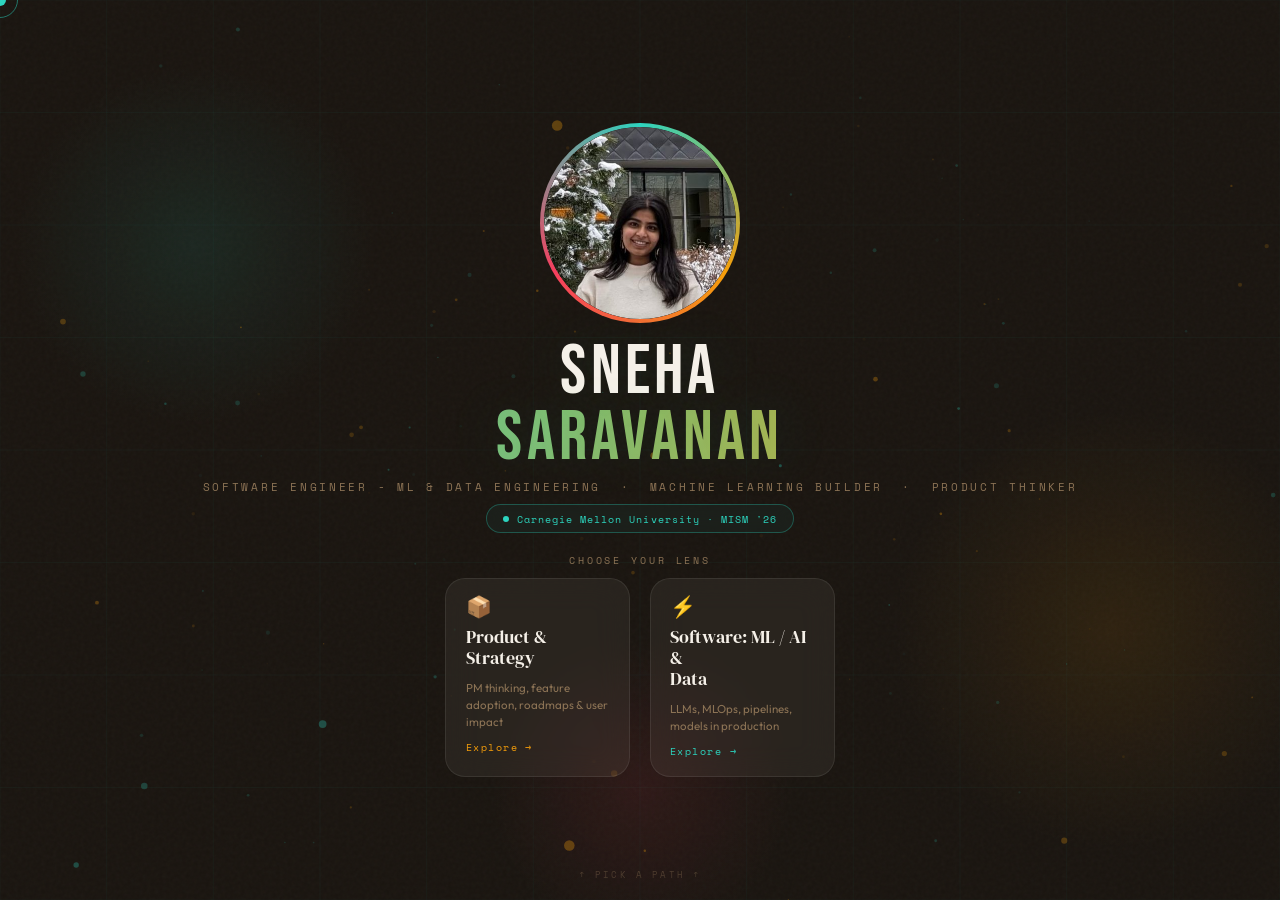
==== commit f5c1c715: "Update index.html content again" ====
--- a/index.html
+++ b/index.html
@@ -291,7 +291,7 @@
     <div class="hero-name">
       Sneha<span>Saravanan</span>
     </div>
-    <div class="hero-sub">Software Engineer &nbsp;·&nbsp; ML Builder &nbsp;·&nbsp; Product Thinker</div>
+    <div class="hero-sub">Software Engineer - ML & Data Engineering &nbsp;·&nbsp; Machine Learning Builder &nbsp;·&nbsp; Product Thinker</div>
     <div class="hero-college">
       <div class="dot"></div>
       <span>Carnegie Mellon University · MISM '26</span>
@@ -309,7 +309,7 @@
     </a>
     <a href="ml.html" class="path-card ml">
       <div class="card-icon">⚡</div>
-      <div class="card-title">ML / AI &<br/>Data</div>
+      <div class="card-title">Software: ML / AI &<br/>Data</div>
       <div class="card-desc">LLMs, MLOps, pipelines, models in production</div>
       <div class="card-arrow">Explore →</div>
     </a>
